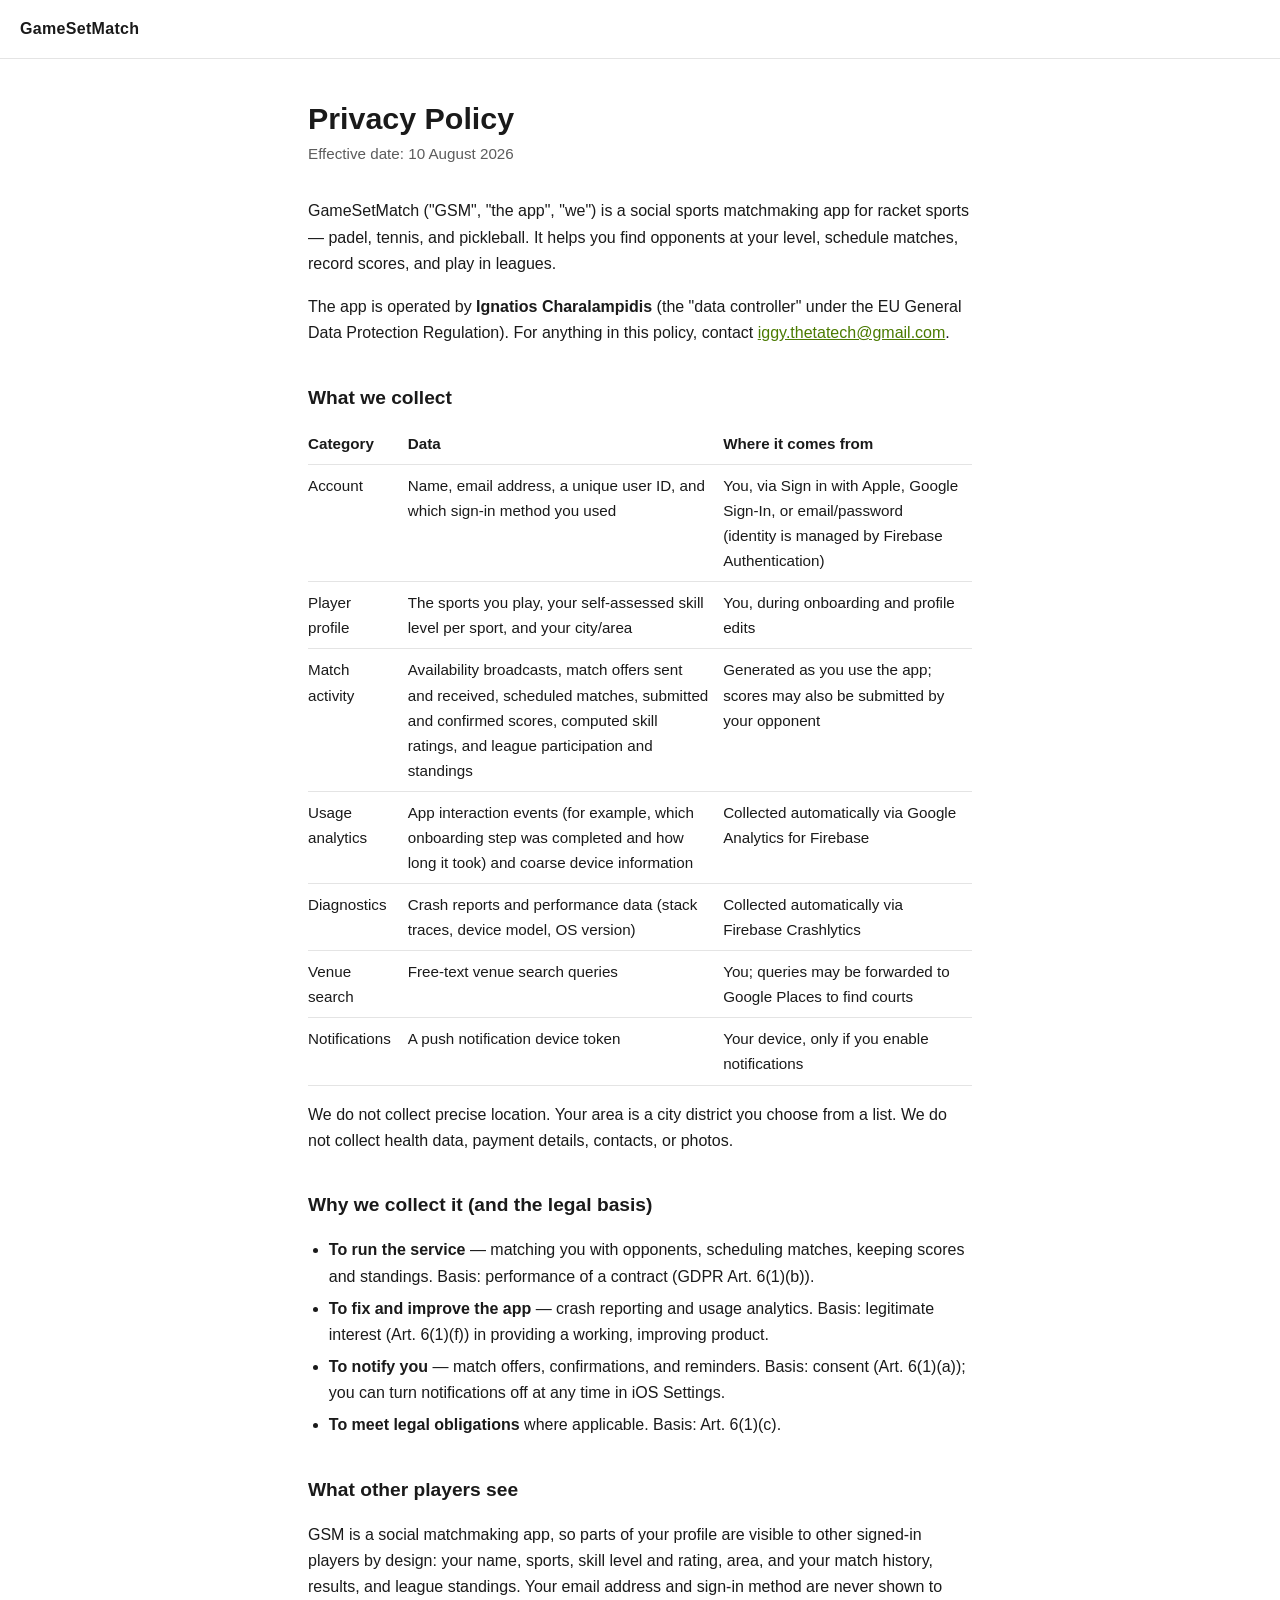
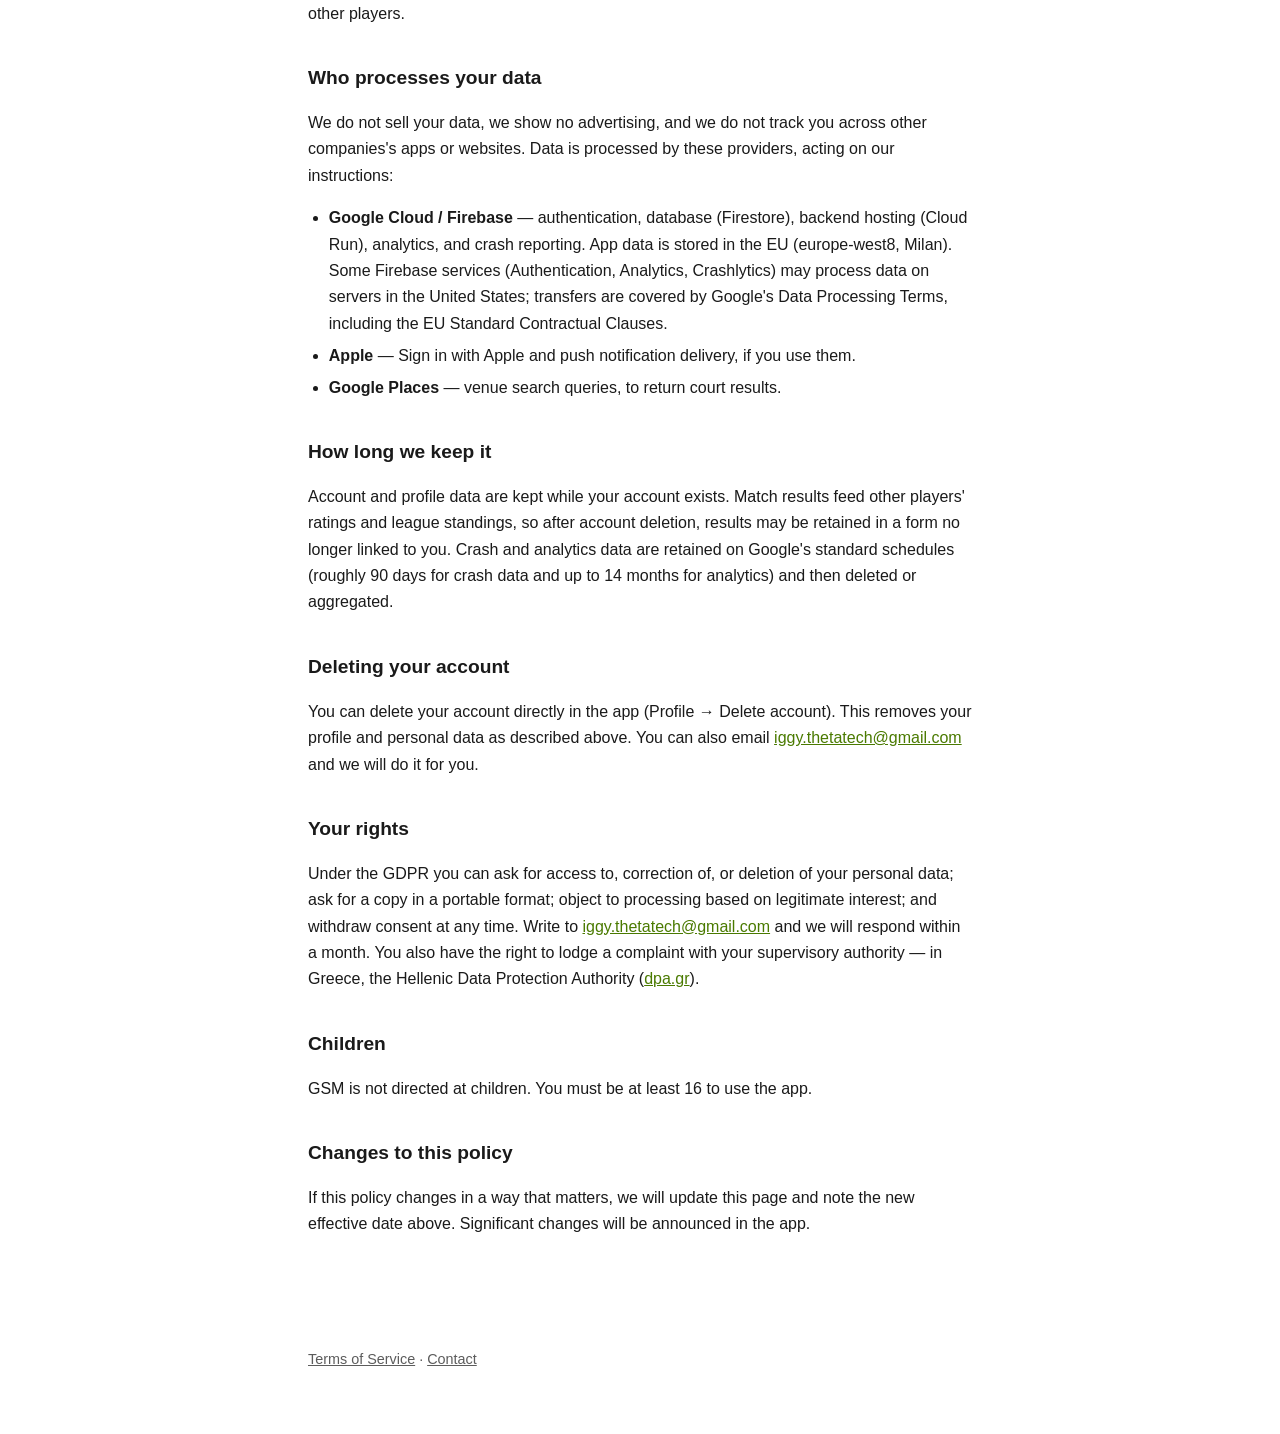
==== privacy/index.html @ 4ca92773 "Publish GSM Terms of Service and Privacy Policy (gsm-ios#8) Co-Authored-By: Claude Fable 5 <noreply@" ====
<!DOCTYPE html>
<html lang="en">
<head>
<meta charset="utf-8">
<meta name="viewport" content="width=device-width, initial-scale=1">
<title>Privacy Policy — GameSetMatch</title>
<meta name="description" content="Privacy Policy for the GameSetMatch (GSM) app.">
<link rel="stylesheet" href="../style.css">
</head>
<body>
<header class="site"><a href="../">GameSetMatch</a></header>
<main>
<h1>Privacy Policy</h1>
<p class="meta">Effective date: 10 August 2026</p>

<p>GameSetMatch ("GSM", "the app", "we") is a social sports matchmaking app for
racket sports — padel, tennis, and pickleball. It helps you find opponents at
your level, schedule matches, record scores, and play in leagues.</p>

<p>The app is operated by <strong>Ignatios Charalampidis</strong> (the "data
controller" under the EU General Data Protection Regulation). For anything in
this policy, contact
<a href="mailto:iggy.thetatech@gmail.com">iggy.thetatech@gmail.com</a>.</p>

<h2>What we collect</h2>
<table>
  <tr><th>Category</th><th>Data</th><th>Where it comes from</th></tr>
  <tr>
    <td>Account</td>
    <td>Name, email address, a unique user ID, and which sign-in method you used</td>
    <td>You, via Sign in with Apple, Google Sign-In, or email/password (identity is managed by Firebase Authentication)</td>
  </tr>
  <tr>
    <td>Player profile</td>
    <td>The sports you play, your self-assessed skill level per sport, and your city/area</td>
    <td>You, during onboarding and profile edits</td>
  </tr>
  <tr>
    <td>Match activity</td>
    <td>Availability broadcasts, match offers sent and received, scheduled matches, submitted and confirmed scores, computed skill ratings, and league participation and standings</td>
    <td>Generated as you use the app; scores may also be submitted by your opponent</td>
  </tr>
  <tr>
    <td>Usage analytics</td>
    <td>App interaction events (for example, which onboarding step was completed and how long it took) and coarse device information</td>
    <td>Collected automatically via Google Analytics for Firebase</td>
  </tr>
  <tr>
    <td>Diagnostics</td>
    <td>Crash reports and performance data (stack traces, device model, OS version)</td>
    <td>Collected automatically via Firebase Crashlytics</td>
  </tr>
  <tr>
    <td>Venue search</td>
    <td>Free-text venue search queries</td>
    <td>You; queries may be forwarded to Google Places to find courts</td>
  </tr>
  <tr>
    <td>Notifications</td>
    <td>A push notification device token</td>
    <td>Your device, only if you enable notifications</td>
  </tr>
</table>

<p>We do not collect precise location. Your area is a city district you choose
from a list. We do not collect health data, payment details, contacts, or
photos.</p>

<h2>Why we collect it (and the legal basis)</h2>
<ul>
  <li><strong>To run the service</strong> — matching you with opponents, scheduling
  matches, keeping scores and standings. Basis: performance of a contract
  (GDPR Art. 6(1)(b)).</li>
  <li><strong>To fix and improve the app</strong> — crash reporting and usage
  analytics. Basis: legitimate interest (Art. 6(1)(f)) in providing a working,
  improving product.</li>
  <li><strong>To notify you</strong> — match offers, confirmations, and reminders.
  Basis: consent (Art. 6(1)(a)); you can turn notifications off at any time in
  iOS Settings.</li>
  <li><strong>To meet legal obligations</strong> where applicable. Basis:
  Art. 6(1)(c).</li>
</ul>

<h2>What other players see</h2>
<p>GSM is a social matchmaking app, so parts of your profile are visible to
other signed-in players by design: your name, sports, skill level and rating,
area, and your match history, results, and league standings. Your email address
and sign-in method are never shown to other players.</p>

<h2>Who processes your data</h2>
<p>We do not sell your data, we show no advertising, and we do not track you
across other companies's apps or websites. Data is processed by these
providers, acting on our instructions:</p>
<ul>
  <li><strong>Google Cloud / Firebase</strong> — authentication, database
  (Firestore), backend hosting (Cloud Run), analytics, and crash reporting.
  App data is stored in the EU (europe-west8, Milan). Some Firebase services
  (Authentication, Analytics, Crashlytics) may process data on servers in the
  United States; transfers are covered by Google's Data Processing Terms,
  including the EU Standard Contractual Clauses.</li>
  <li><strong>Apple</strong> — Sign in with Apple and push notification
  delivery, if you use them.</li>
  <li><strong>Google Places</strong> — venue search queries, to return court
  results.</li>
</ul>

<h2>How long we keep it</h2>
<p>Account and profile data are kept while your account exists. Match results
feed other players' ratings and league standings, so after account deletion,
results may be retained in a form no longer linked to you. Crash and analytics
data are retained on Google's standard schedules (roughly 90 days for crash
data and up to 14 months for analytics) and then deleted or aggregated.</p>

<h2>Deleting your account</h2>
<p>You can delete your account directly in the app (Profile → Delete account).
This removes your profile and personal data as described above. You can also
email <a href="mailto:iggy.thetatech@gmail.com">iggy.thetatech@gmail.com</a>
and we will do it for you.</p>

<h2>Your rights</h2>
<p>Under the GDPR you can ask for access to, correction of, or deletion of your
personal data; ask for a copy in a portable format; object to processing based
on legitimate interest; and withdraw consent at any time. Write to
<a href="mailto:iggy.thetatech@gmail.com">iggy.thetatech@gmail.com</a> and we
will respond within a month. You also have the right to lodge a complaint with
your supervisory authority — in Greece, the Hellenic Data Protection Authority
(<a href="https://www.dpa.gr" rel="noopener">dpa.gr</a>).</p>

<h2>Children</h2>
<p>GSM is not directed at children. You must be at least 16 to use the app.</p>

<h2>Changes to this policy</h2>
<p>If this policy changes in a way that matters, we will update this page and
note the new effective date above. Significant changes will be announced in the
app.</p>
</main>
<footer class="site">
  <p><a href="../terms/">Terms of Service</a> · <a href="mailto:iggy.thetatech@gmail.com">Contact</a></p>
</footer>
</body>
</html>
---- style.css ----
/* GSM legal pages — shared stylesheet. Deliberately plain: these are documents,
   not app UI. Light/dark via prefers-color-scheme. */
:root {
  --bg: #ffffff;
  --text: #1a1a1a;
  --muted: #5c5c5c;
  --accent: #4a7a00;
  --rule: #e4e4e4;
}
@media (prefers-color-scheme: dark) {
  :root {
    --bg: #121212;
    --text: #e5e2e1;
    --muted: #a8a8a8;
    --accent: #bdfc00;
    --rule: #2a2a2a;
  }
}
* { box-sizing: border-box; }
body {
  margin: 0;
  background: var(--bg);
  color: var(--text);
  font: 16px/1.65 -apple-system, BlinkMacSystemFont, "Segoe UI", Roboto, Helvetica, Arial, sans-serif;
}
main {
  max-width: 44rem;
  margin: 0 auto;
  padding: 2.5rem 1.25rem 5rem;
}
header.site {
  border-bottom: 1px solid var(--rule);
  padding: 1rem 1.25rem;
}
header.site a {
  color: var(--text);
  text-decoration: none;
  font-weight: 700;
  letter-spacing: 0.02em;
}
h1 { font-size: 1.9rem; line-height: 1.25; margin: 0 0 0.25rem; }
h2 { font-size: 1.2rem; margin: 2.2rem 0 0.6rem; }
p.meta { color: var(--muted); margin: 0 0 2rem; font-size: 0.95rem; }
a { color: var(--accent); }
ul { padding-left: 1.3rem; }
li { margin: 0.35rem 0; }
table { border-collapse: collapse; width: 100%; font-size: 0.95rem; }
th, td { text-align: left; padding: 0.5rem 0.75rem 0.5rem 0; vertical-align: top; border-bottom: 1px solid var(--rule); }
footer.site {
  max-width: 44rem;
  margin: 0 auto;
  padding: 0 1.25rem 3rem;
  color: var(--muted);
  font-size: 0.9rem;
}
footer.site a { color: var(--muted); }
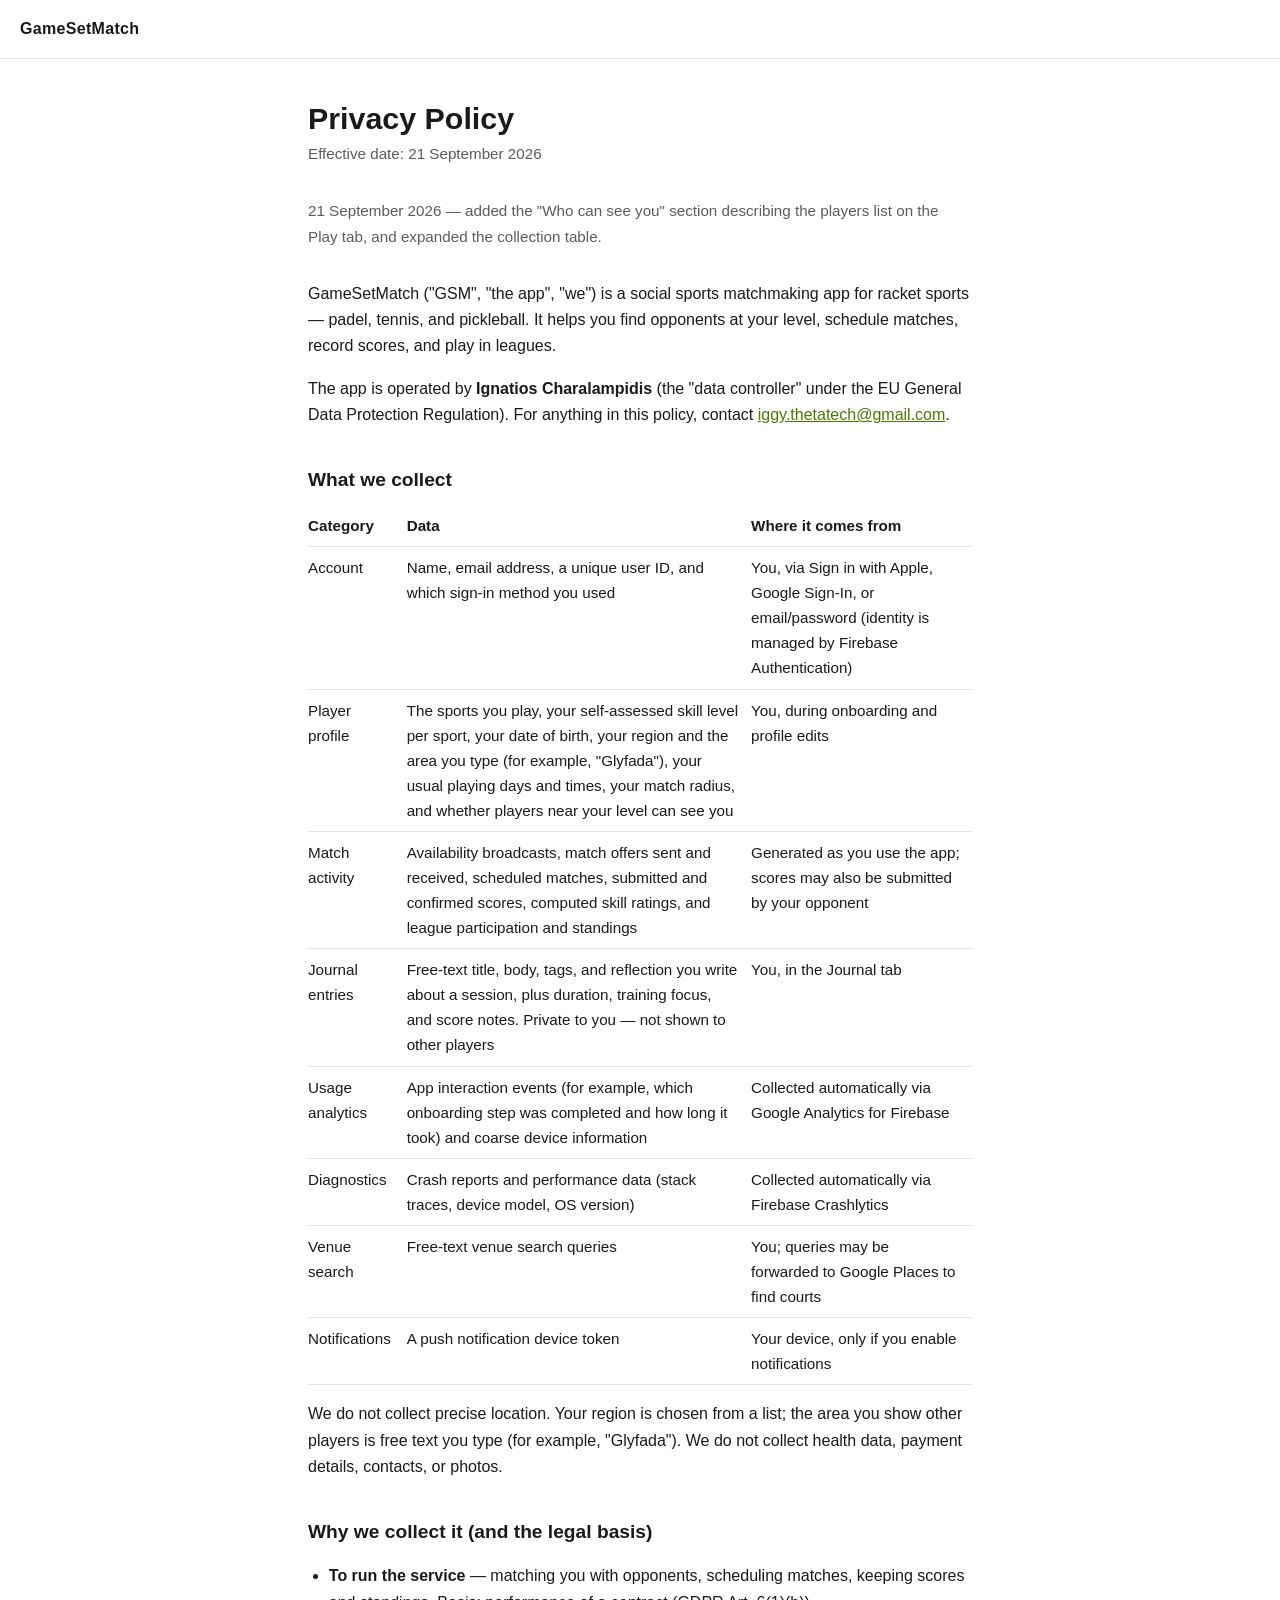
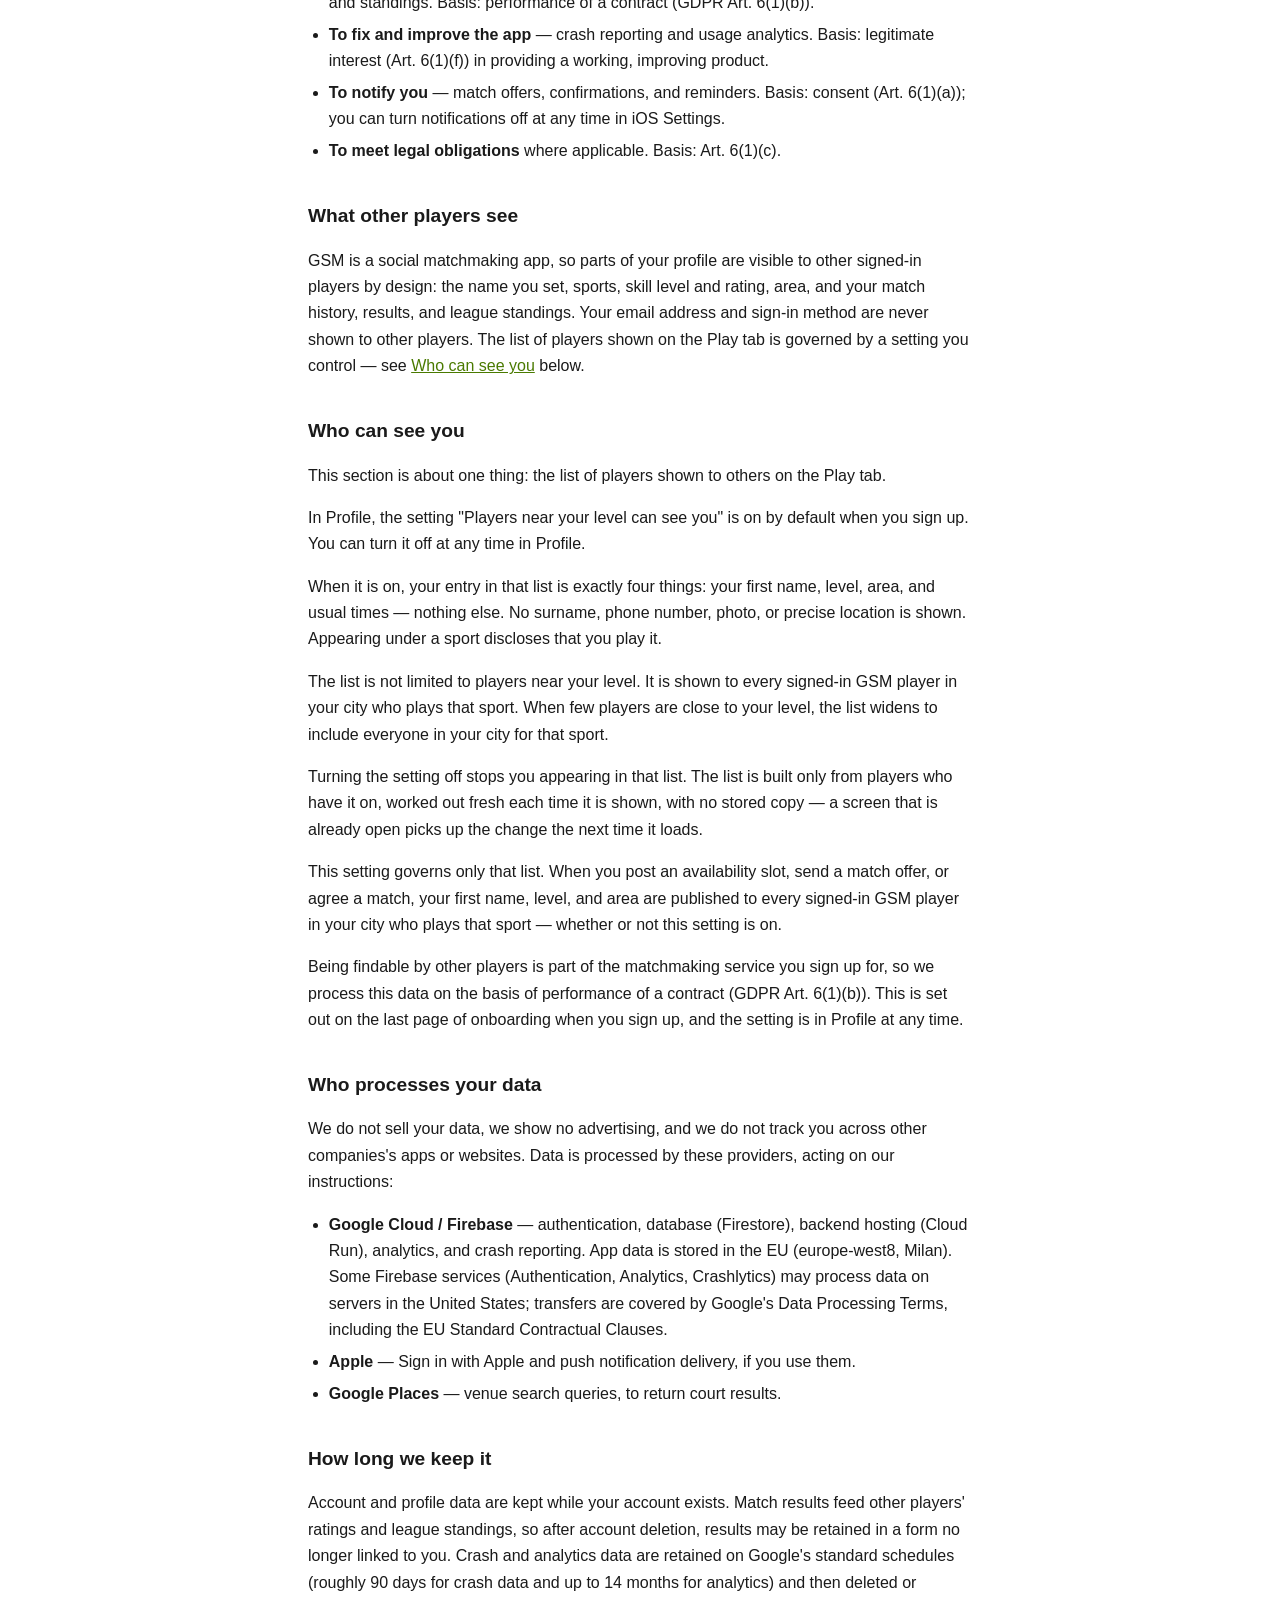
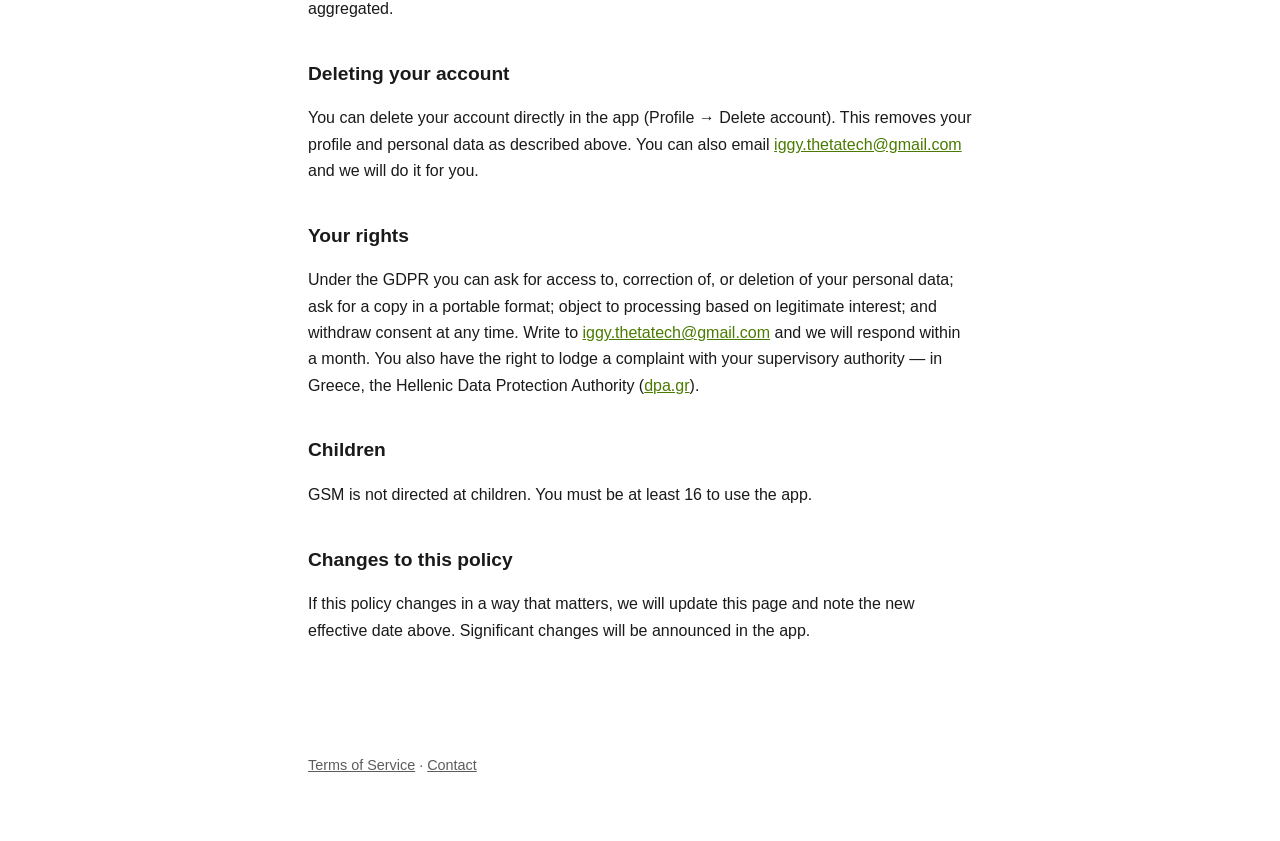
==== commit 2218c330: "privacy: who can see you — the players directory disclosure Adds a "Who can see you" section to the " ====
--- a/privacy/index.html
+++ b/privacy/index.html
@@ -11,7 +11,9 @@
 <header class="site"><a href="../">GameSetMatch</a></header>
 <main>
 <h1>Privacy Policy</h1>
-<p class="meta">Effective date: 10 August 2026</p>
+<p class="meta">Effective date: 21 September 2026</p>
+<p class="meta">21 September 2026 — added the "Who can see you" section describing the
+players list on the Play tab, and expanded the collection table.</p>
 
 <p>GameSetMatch ("GSM", "the app", "we") is a social sports matchmaking app for
 racket sports — padel, tennis, and pickleball. It helps you find opponents at
@@ -32,13 +34,20 @@
   </tr>
   <tr>
     <td>Player profile</td>
-    <td>The sports you play, your self-assessed skill level per sport, and your city/area</td>
+    <td>The sports you play, your self-assessed skill level per sport, your date of birth,
+    your region and the area you type (for example, "Glyfada"), your usual playing days and
+    times, your match radius, and whether players near your level can see you</td>
     <td>You, during onboarding and profile edits</td>
   </tr>
   <tr>
     <td>Match activity</td>
     <td>Availability broadcasts, match offers sent and received, scheduled matches, submitted and confirmed scores, computed skill ratings, and league participation and standings</td>
     <td>Generated as you use the app; scores may also be submitted by your opponent</td>
+  </tr>
+  <tr>
+    <td>Journal entries</td>
+    <td>Free-text title, body, tags, and reflection you write about a session, plus duration, training focus, and score notes. Private to you — not shown to other players</td>
+    <td>You, in the Journal tab</td>
   </tr>
   <tr>
     <td>Usage analytics</td>
@@ -62,9 +71,9 @@
   </tr>
 </table>
 
-<p>We do not collect precise location. Your area is a city district you choose
-from a list. We do not collect health data, payment details, contacts, or
-photos.</p>
+<p>We do not collect precise location. Your region is chosen from a list; the
+area you show other players is free text you type (for example, "Glyfada").
+We do not collect health data, payment details, contacts, or photos.</p>
 
 <h2>Why we collect it (and the legal basis)</h2>
 <ul>
@@ -83,9 +92,37 @@
 
 <h2>What other players see</h2>
 <p>GSM is a social matchmaking app, so parts of your profile are visible to
-other signed-in players by design: your name, sports, skill level and rating,
-area, and your match history, results, and league standings. Your email address
-and sign-in method are never shown to other players.</p>
+other signed-in players by design: the name you set, sports, skill level and
+rating, area, and your match history, results, and league standings. Your
+email address and sign-in method are never shown to other players. The list of
+players shown on the Play tab is governed by a setting you control — see
+<a href="#who-can-see-you">Who can see you</a> below.</p>
+
+<h2 id="who-can-see-you">Who can see you</h2>
+<p>This section is about one thing: the list of players shown to others on the
+Play tab.</p>
+<p>In Profile, the setting "Players near your level can see you" is on by
+default when you sign up. You can turn it off at any time in Profile.</p>
+<p>When it is on, your entry in that list is exactly four things: your first
+name, level, area, and usual times — nothing else. No surname, phone number,
+photo, or precise location is shown. Appearing under a sport discloses that
+you play it.</p>
+<p>The list is not limited to players near your level. It is shown to every
+signed-in GSM player in your city who plays that sport. When few players are
+close to your level, the list widens to include everyone in your city for
+that sport.</p>
+<p>Turning the setting off stops you appearing in that list. The list is built
+only from players who have it on, worked out fresh each time it is shown,
+with no stored copy — a screen that is already open picks up the change the
+next time it loads.</p>
+<p>This setting governs only that list. When you post an availability slot,
+send a match offer, or agree a match, your first name, level, and area are
+published to every signed-in GSM player in your city who plays that sport —
+whether or not this setting is on.</p>
+<p>Being findable by other players is part of the matchmaking service you sign
+up for, so we process this data on the basis of performance of a contract
+(GDPR Art. 6(1)(b)). This is set out on the last page of onboarding when you
+sign up, and the setting is in Profile at any time.</p>
 
 <h2>Who processes your data</h2>
 <p>We do not sell your data, we show no advertising, and we do not track you
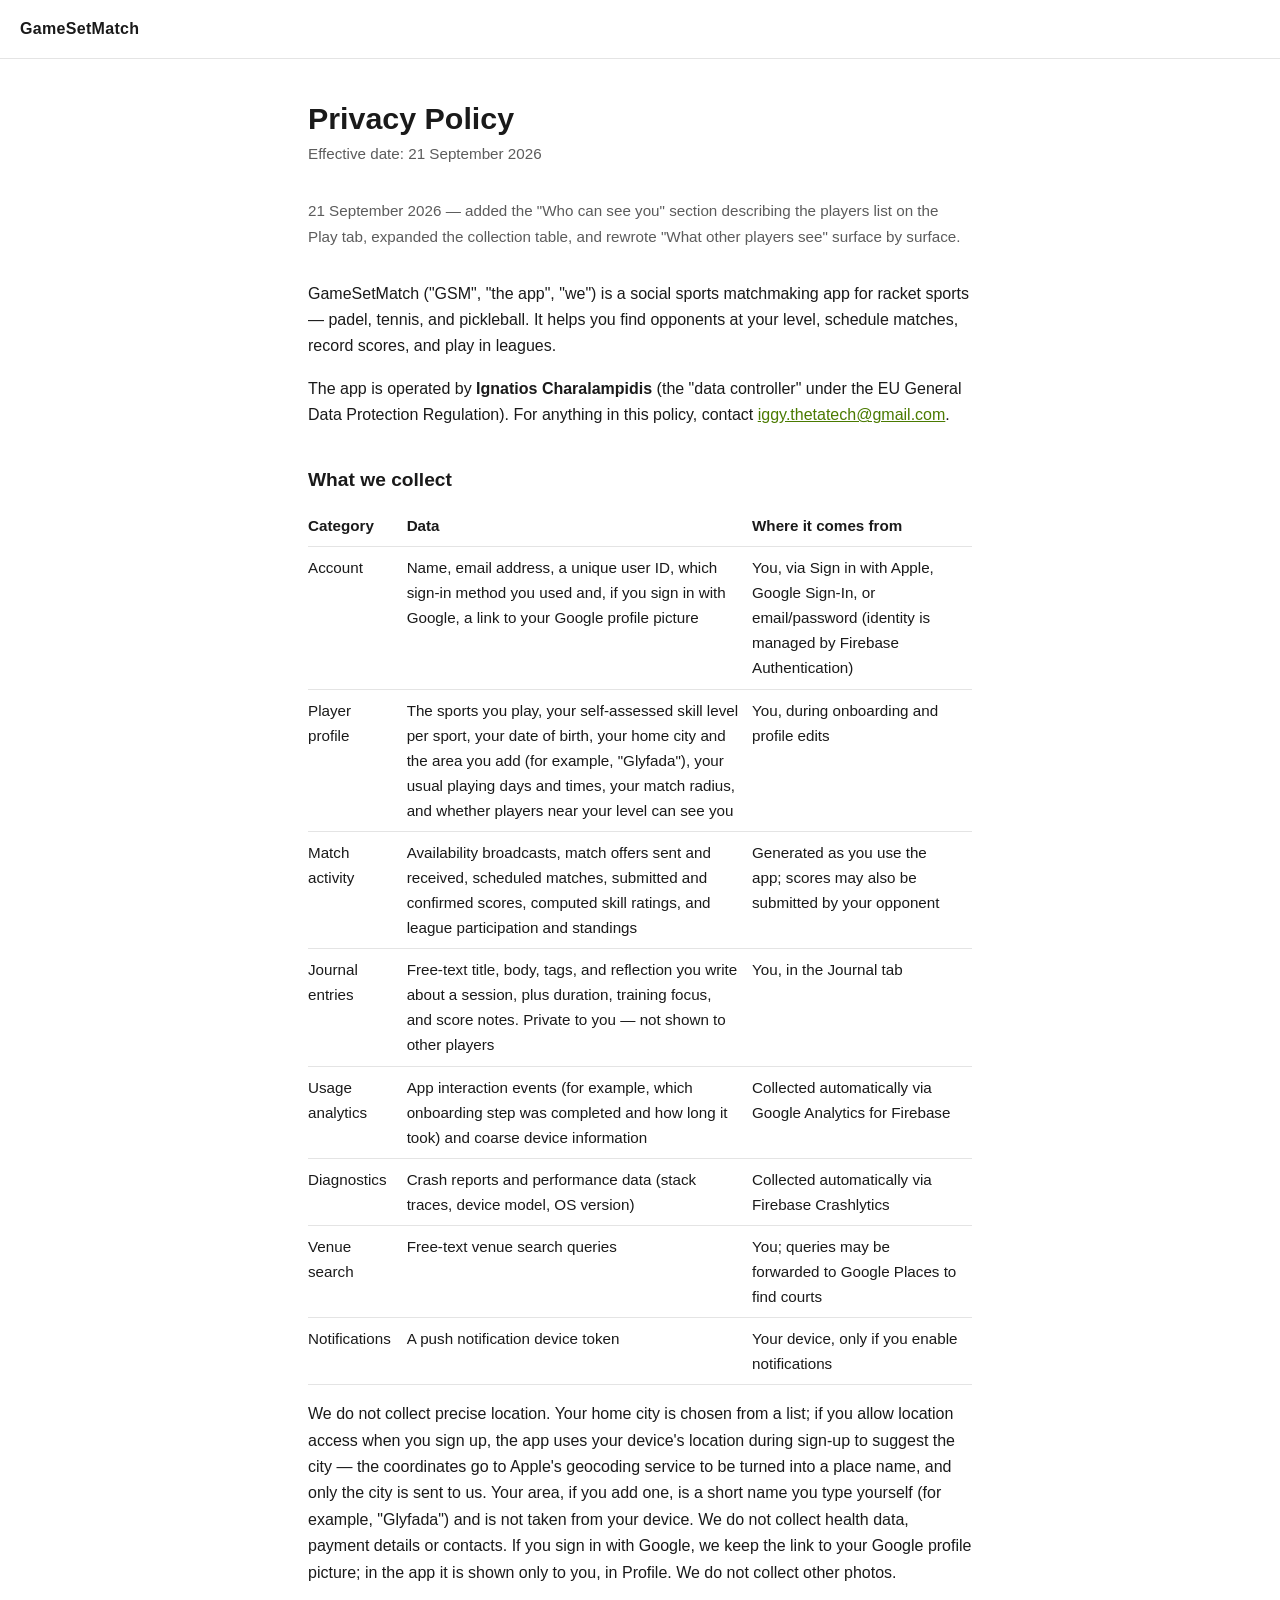
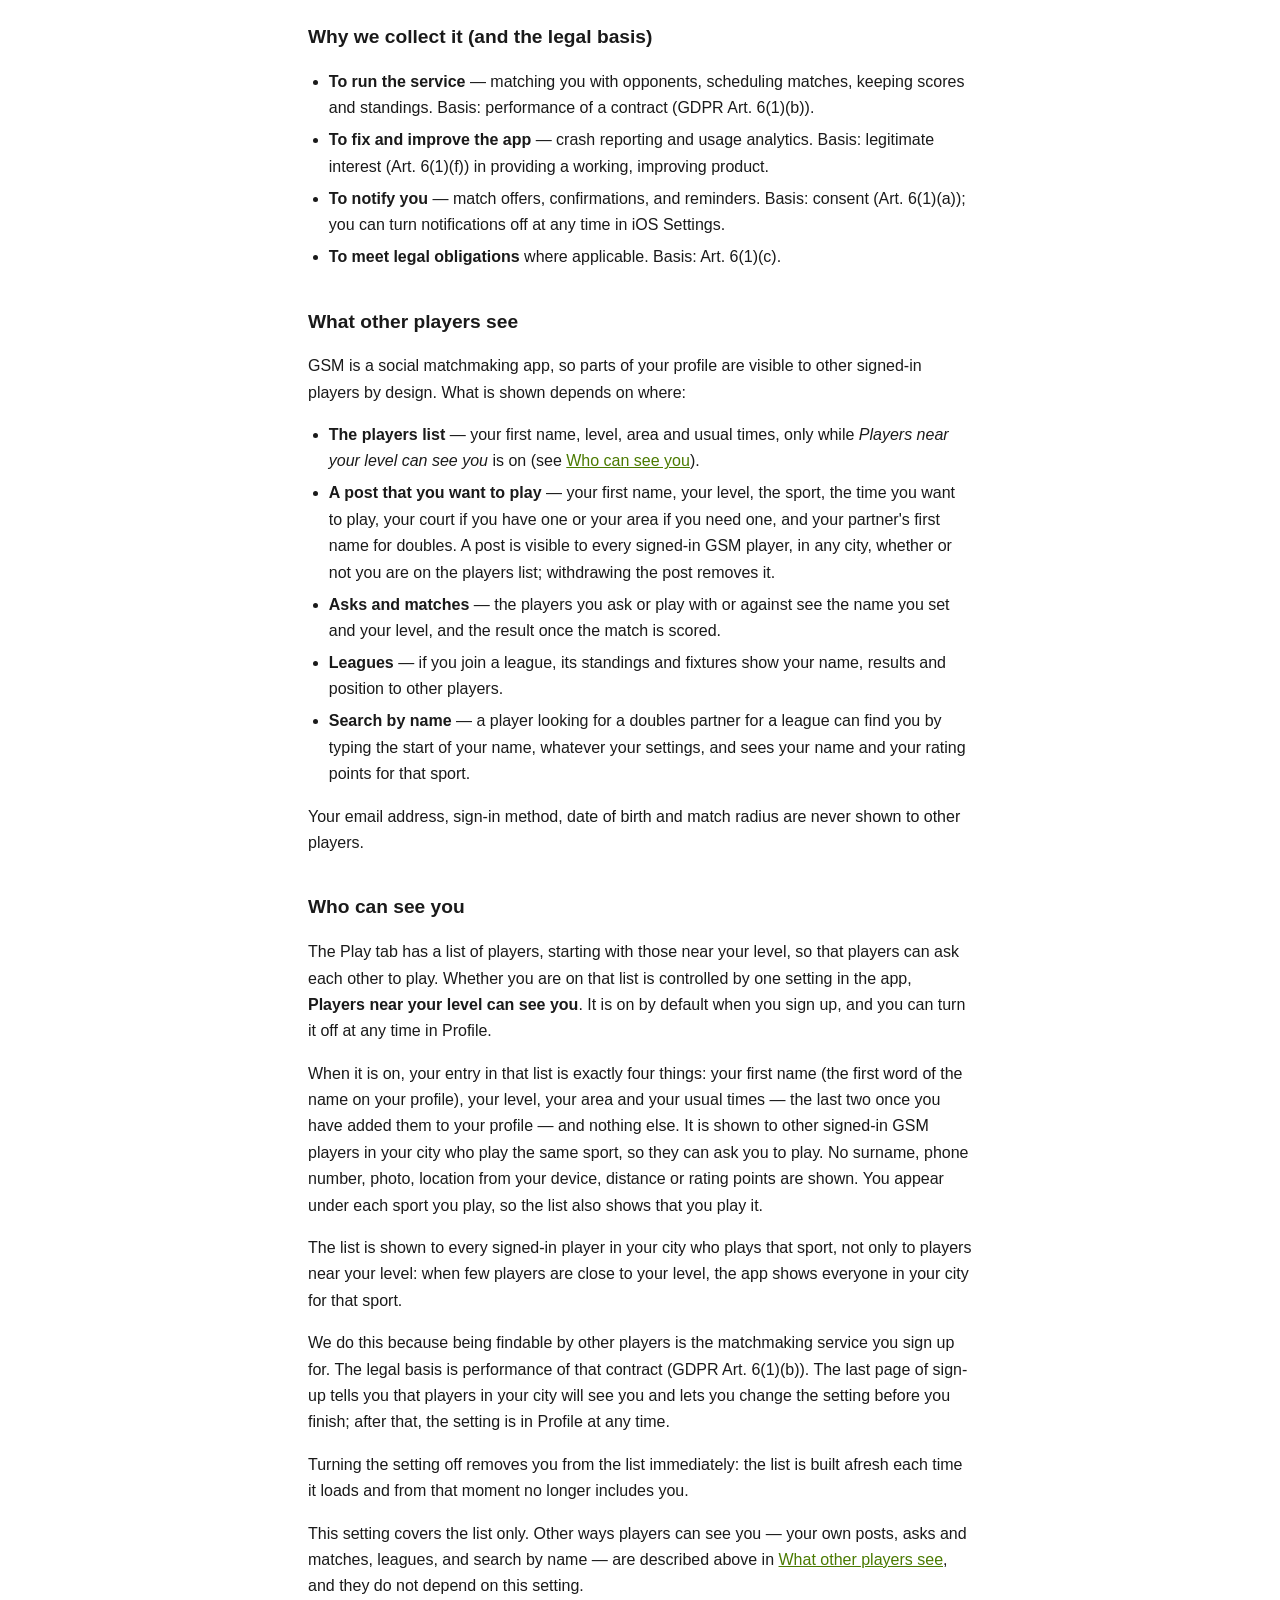
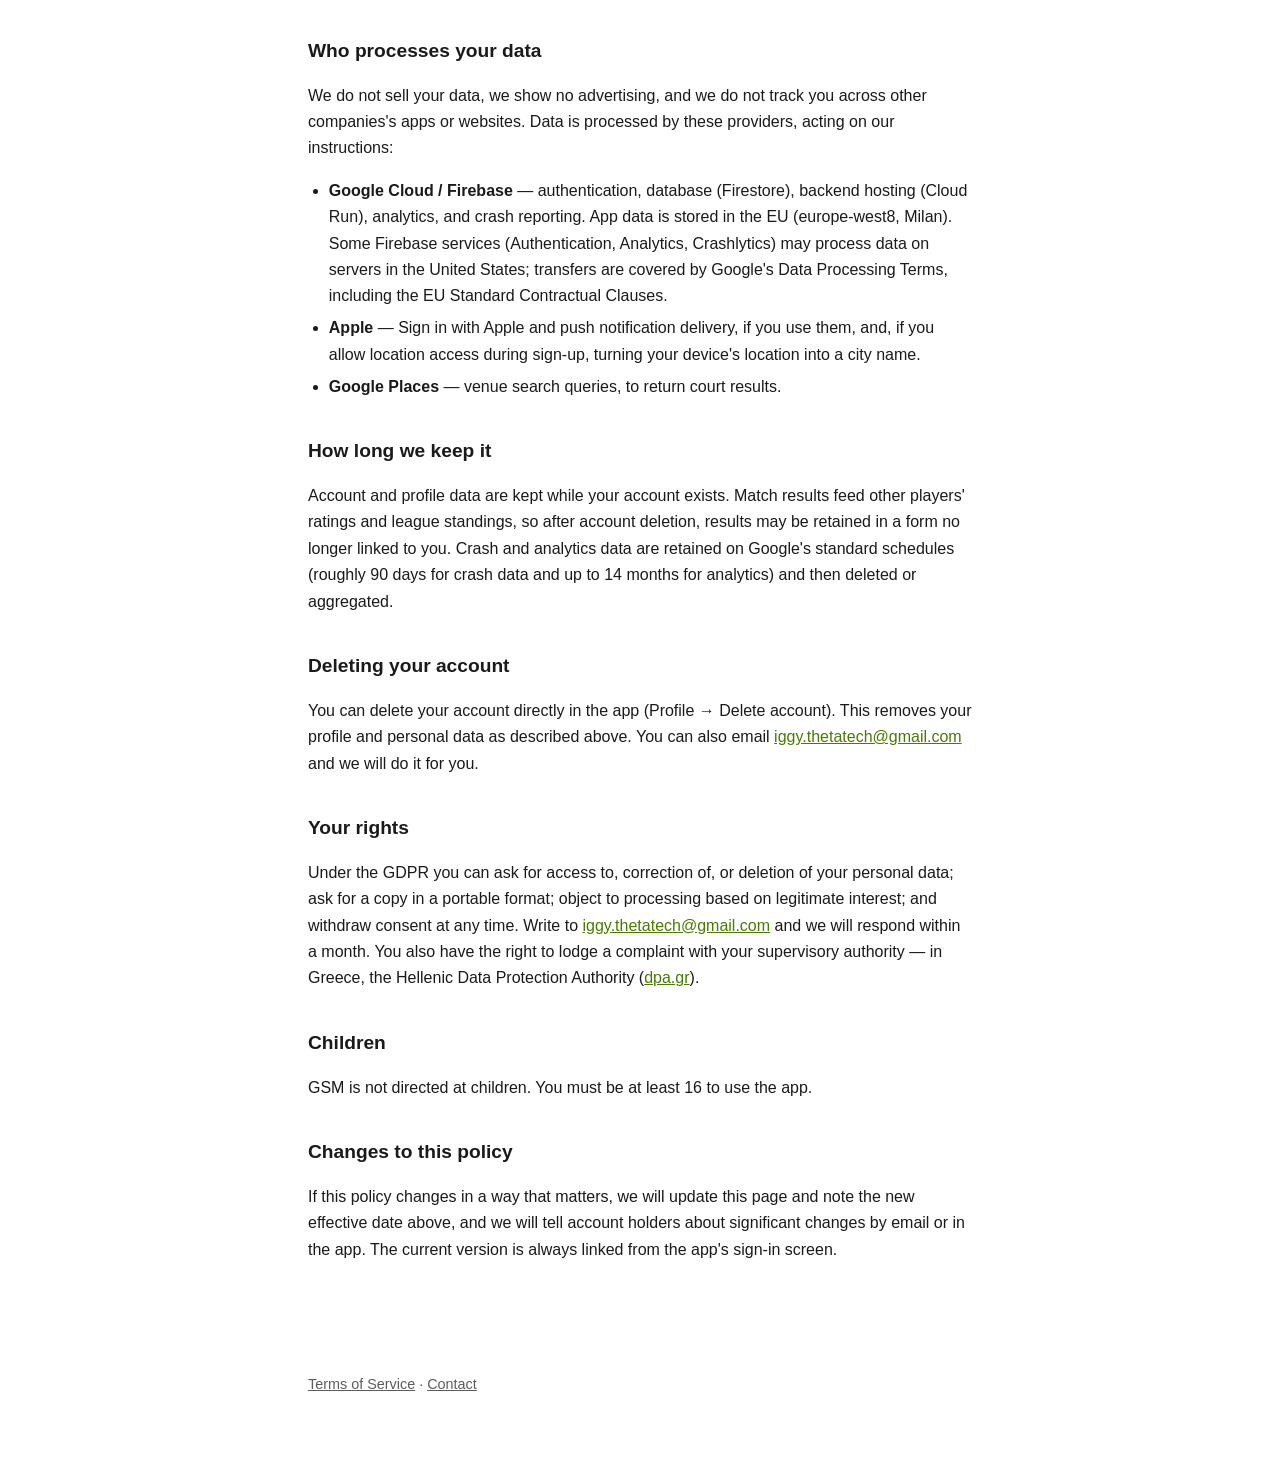
==== commit 9a1cf5ce: "privacy: who can see you — audience, search by name, device-location city, Terms §1 (gsm-ios#8)" ====
--- a/privacy/index.html
+++ b/privacy/index.html
@@ -13,7 +13,8 @@
 <h1>Privacy Policy</h1>
 <p class="meta">Effective date: 21 September 2026</p>
 <p class="meta">21 September 2026 — added the "Who can see you" section describing the
-players list on the Play tab, and expanded the collection table.</p>
+players list on the Play tab, expanded the collection table, and rewrote "What
+other players see" surface by surface.</p>
 
 <p>GameSetMatch ("GSM", "the app", "we") is a social sports matchmaking app for
 racket sports — padel, tennis, and pickleball. It helps you find opponents at
@@ -29,13 +30,14 @@
   <tr><th>Category</th><th>Data</th><th>Where it comes from</th></tr>
   <tr>
     <td>Account</td>
-    <td>Name, email address, a unique user ID, and which sign-in method you used</td>
+    <td>Name, email address, a unique user ID, which sign-in method you used and,
+    if you sign in with Google, a link to your Google profile picture</td>
     <td>You, via Sign in with Apple, Google Sign-In, or email/password (identity is managed by Firebase Authentication)</td>
   </tr>
   <tr>
     <td>Player profile</td>
     <td>The sports you play, your self-assessed skill level per sport, your date of birth,
-    your region and the area you type (for example, "Glyfada"), your usual playing days and
+    your home city and the area you add (for example, "Glyfada"), your usual playing days and
     times, your match radius, and whether players near your level can see you</td>
     <td>You, during onboarding and profile edits</td>
   </tr>
@@ -71,9 +73,15 @@
   </tr>
 </table>
 
-<p>We do not collect precise location. Your region is chosen from a list; the
-area you show other players is free text you type (for example, "Glyfada").
-We do not collect health data, payment details, contacts, or photos.</p>
+<p>We do not collect precise location. Your home city is chosen from a list; if
+you allow location access when you sign up, the app uses your device's location
+during sign-up to suggest the city — the coordinates go to Apple's geocoding service to
+be turned into a place name, and only the city is sent to us. Your area, if you
+add one, is a short name you type yourself (for example, "Glyfada") and is not
+taken from your device. We do not collect health data, payment details or
+contacts. If you sign in with Google, we keep the link to your Google profile
+picture; in the app it is shown only to you, in Profile. We do not collect
+other photos.</p>
 
 <h2>Why we collect it (and the legal basis)</h2>
 <ul>
@@ -90,39 +98,58 @@
   Art. 6(1)(c).</li>
 </ul>
 
-<h2>What other players see</h2>
+<h2 id="what-other-players-see">What other players see</h2>
 <p>GSM is a social matchmaking app, so parts of your profile are visible to
-other signed-in players by design: the name you set, sports, skill level and
-rating, area, and your match history, results, and league standings. Your
-email address and sign-in method are never shown to other players. The list of
-players shown on the Play tab is governed by a setting you control — see
-<a href="#who-can-see-you">Who can see you</a> below.</p>
+other signed-in players by design. What is shown depends on where:</p>
+<ul>
+  <li><strong>The players list</strong> — your first name, level, area and usual
+  times, only while <em>Players near your level can see you</em> is on (see
+  <a href="#who-can-see-you">Who can see you</a>).</li>
+  <li><strong>A post that you want to play</strong> — your first name, your level,
+  the sport, the time you want to play, your court if you have one or your area if
+  you need one, and your partner's first name for doubles. A post is visible to
+  every signed-in GSM player, in any city, whether or not you are on the players
+  list; withdrawing the post removes it.</li>
+  <li><strong>Asks and matches</strong> — the players you ask or play with or
+  against see the name you set and your level, and the result once the match is
+  scored.</li>
+  <li><strong>Leagues</strong> — if you join a league, its standings and fixtures
+  show your name, results and position to other players.</li>
+  <li><strong>Search by name</strong> — a player looking for a doubles partner for
+  a league can find you by typing the start of your name, whatever your settings,
+  and sees your name and your rating points for that sport.</li>
+</ul>
+<p>Your email address, sign-in method, date of birth and match radius are never
+shown to other players.</p>
 
 <h2 id="who-can-see-you">Who can see you</h2>
-<p>This section is about one thing: the list of players shown to others on the
-Play tab.</p>
-<p>In Profile, the setting "Players near your level can see you" is on by
-default when you sign up. You can turn it off at any time in Profile.</p>
+<p>The Play tab has a list of players, starting with those near your level, so
+that players can ask each other to play. Whether you are on that list is
+controlled by one setting in the app, <strong>Players near your level can see
+you</strong>. It is on by default when you sign up, and you can turn it off at
+any time in Profile.</p>
 <p>When it is on, your entry in that list is exactly four things: your first
-name, level, area, and usual times — nothing else. No surname, phone number,
-photo, or precise location is shown. Appearing under a sport discloses that
-you play it.</p>
-<p>The list is not limited to players near your level. It is shown to every
-signed-in GSM player in your city who plays that sport. When few players are
-close to your level, the list widens to include everyone in your city for
-that sport.</p>
-<p>Turning the setting off stops you appearing in that list. The list is built
-only from players who have it on, worked out fresh each time it is shown,
-with no stored copy — a screen that is already open picks up the change the
-next time it loads.</p>
-<p>This setting governs only that list. When you post an availability slot,
-send a match offer, or agree a match, your first name, level, and area are
-published to every signed-in GSM player in your city who plays that sport —
-whether or not this setting is on.</p>
-<p>Being findable by other players is part of the matchmaking service you sign
-up for, so we process this data on the basis of performance of a contract
-(GDPR Art. 6(1)(b)). This is set out on the last page of onboarding when you
-sign up, and the setting is in Profile at any time.</p>
+name (the first word of the name on your profile), your level, your area and
+your usual times — the last two once you have added them to your profile — and
+nothing else. It is shown to other signed-in GSM players in your city who play
+the same sport, so they can ask you to play. No surname, phone number, photo,
+location from your device, distance or rating points are shown. You appear
+under each sport you play, so the list also shows that you play it.</p>
+<p>The list is shown to every signed-in player in your city who plays that
+sport, not only to players near your level: when few players are close to your
+level, the app shows everyone in your city for that sport.</p>
+<p>We do this because being findable by other players is the matchmaking
+service you sign up for. The legal basis is performance of that contract
+(GDPR Art. 6(1)(b)). The last page of sign-up tells you that players in your
+city will see you and lets you change the setting before you finish; after
+that, the setting is in Profile at any time.</p>
+<p>Turning the setting off removes you from the list immediately: the list is
+built afresh each time it loads and from that moment no longer includes
+you.</p>
+<p>This setting covers the list only. Other ways players can see you — your own
+posts, asks and matches, leagues, and search by name — are described above in
+<a href="#what-other-players-see">What other players see</a>, and they do not
+depend on this setting.</p>
 
 <h2>Who processes your data</h2>
 <p>We do not sell your data, we show no advertising, and we do not track you
@@ -136,7 +163,8 @@
   United States; transfers are covered by Google's Data Processing Terms,
   including the EU Standard Contractual Clauses.</li>
   <li><strong>Apple</strong> — Sign in with Apple and push notification
-  delivery, if you use them.</li>
+  delivery, if you use them, and, if you allow location access during sign-up,
+  turning your device's location into a city name.</li>
   <li><strong>Google Places</strong> — venue search queries, to return court
   results.</li>
 </ul>
@@ -168,8 +196,9 @@
 
 <h2>Changes to this policy</h2>
 <p>If this policy changes in a way that matters, we will update this page and
-note the new effective date above. Significant changes will be announced in the
-app.</p>
+note the new effective date above, and we will tell account holders about
+significant changes by email or in the app. The current version is always
+linked from the app's sign-in screen.</p>
 </main>
 <footer class="site">
   <p><a href="../terms/">Terms of Service</a> · <a href="mailto:iggy.thetatech@gmail.com">Contact</a></p>
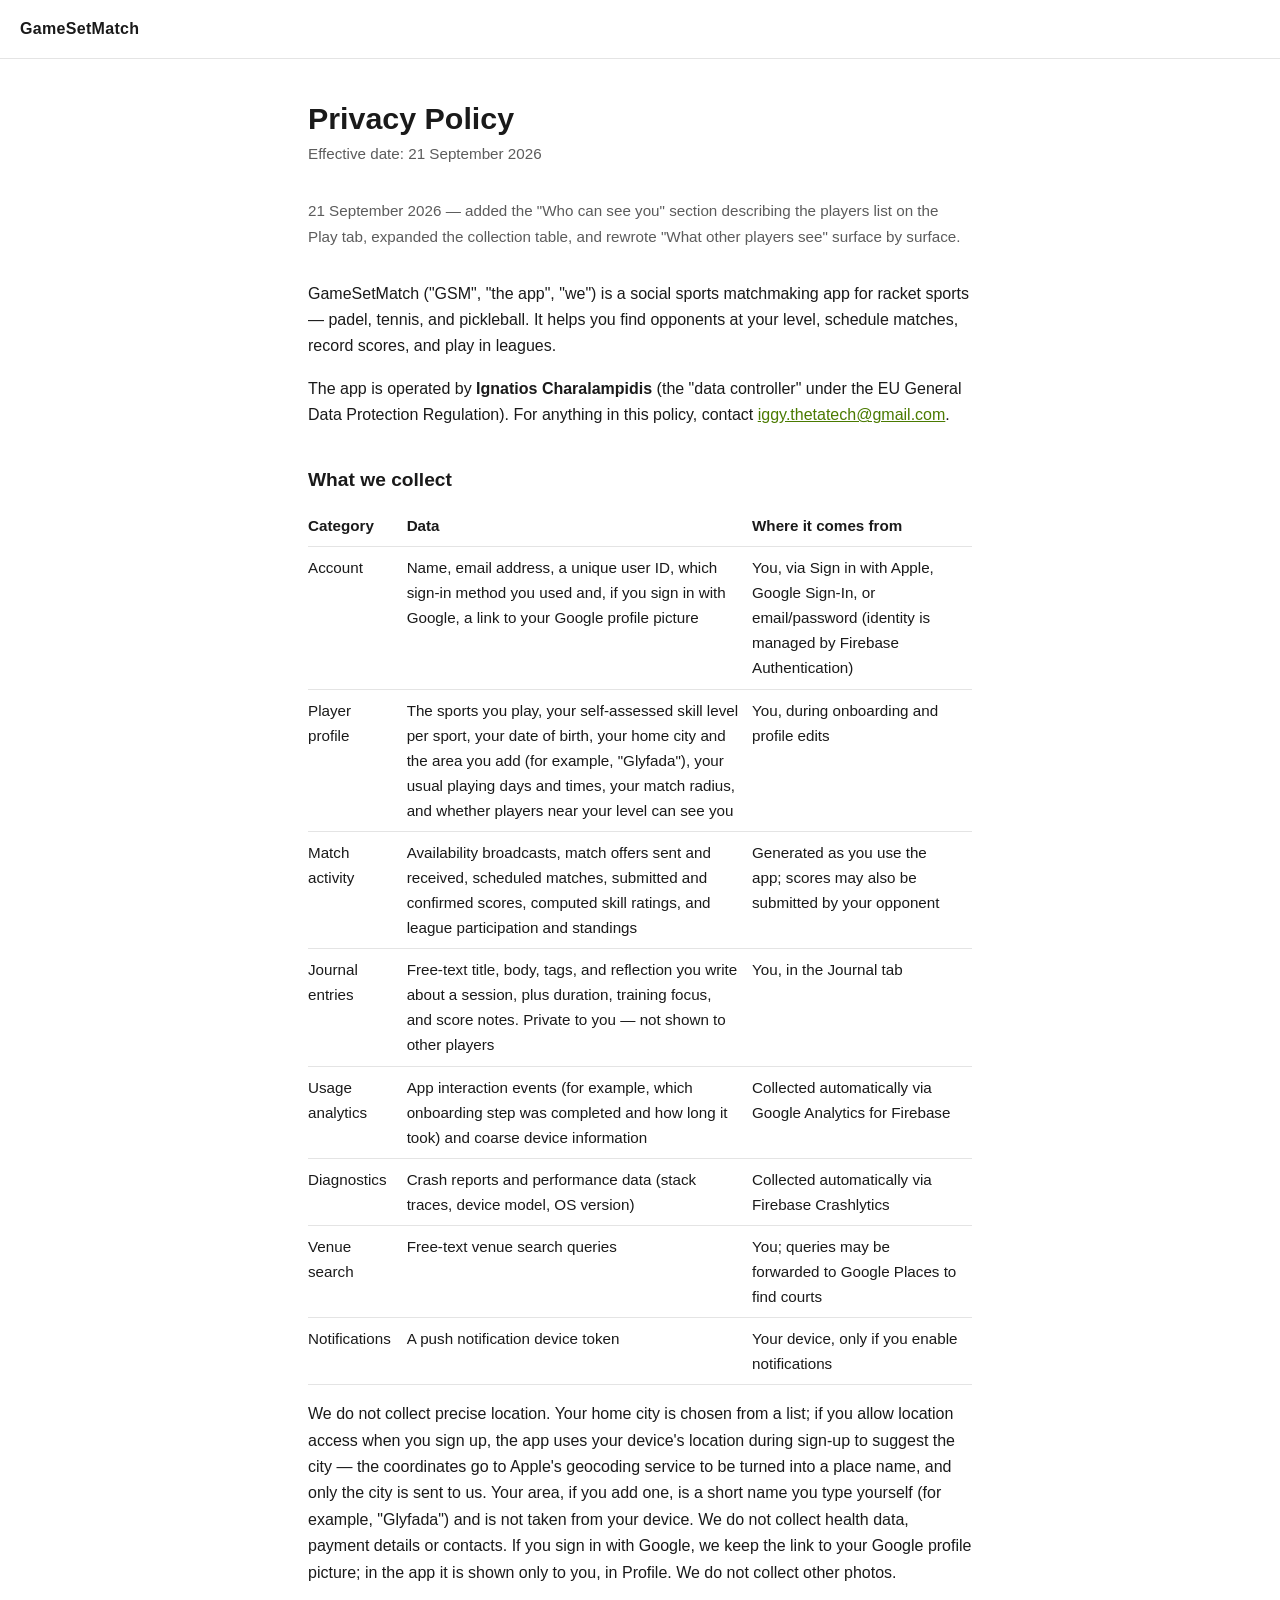
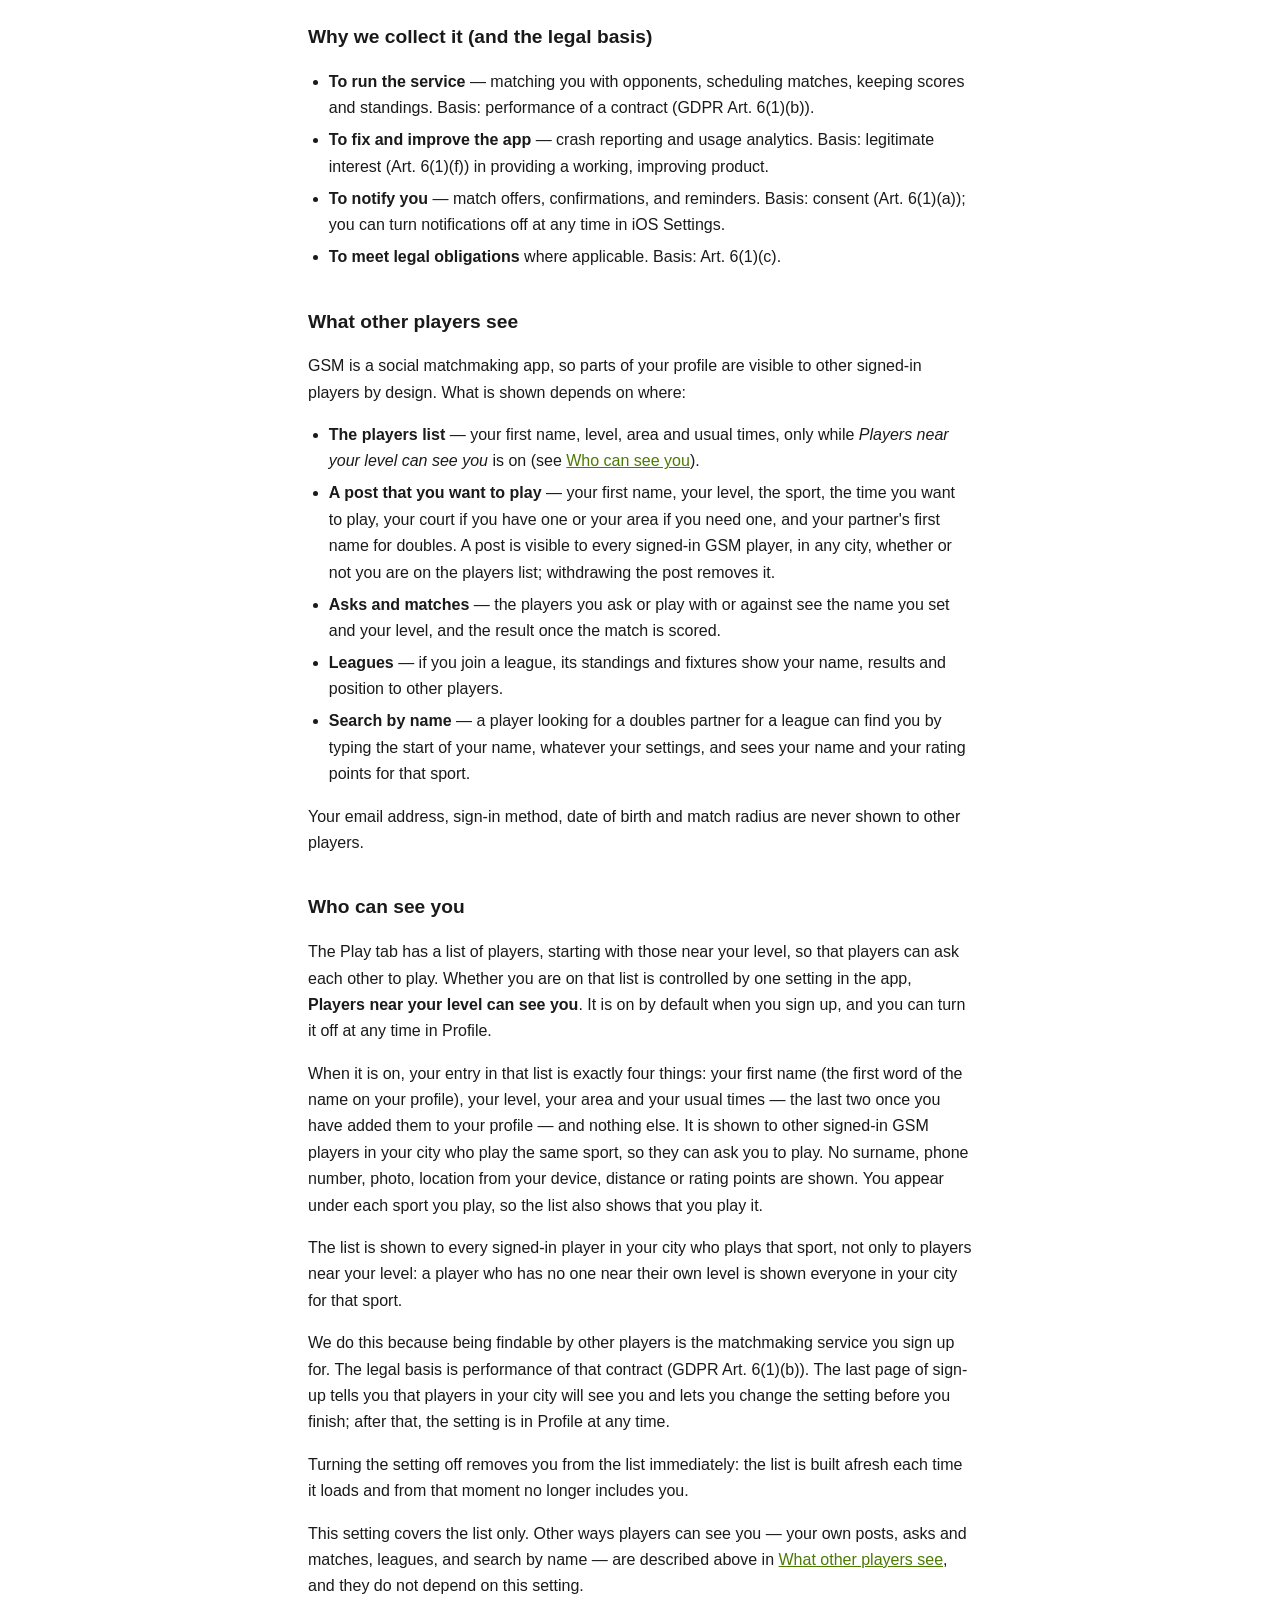
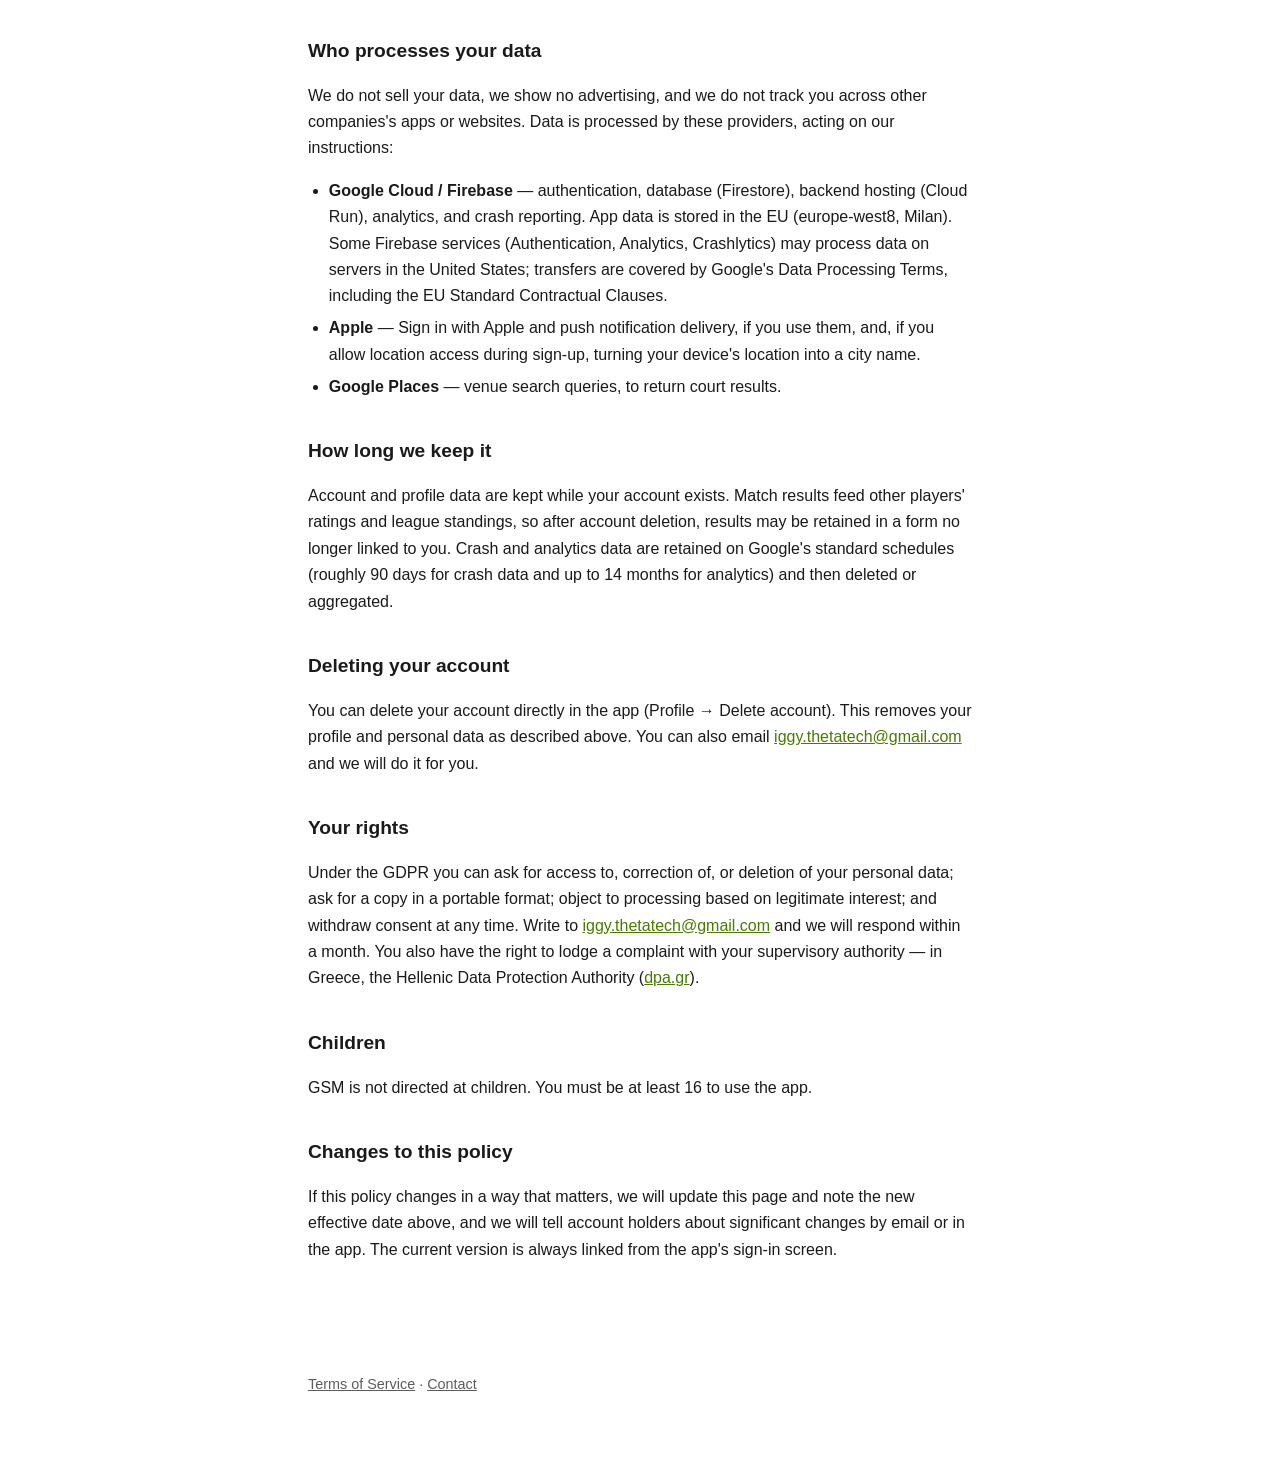
==== commit ae5dd1d3: "privacy: the city fallback is for a player with no one near their level; Terms §7 links the full lis" ====
--- a/privacy/index.html
+++ b/privacy/index.html
@@ -136,8 +136,8 @@
 location from your device, distance or rating points are shown. You appear
 under each sport you play, so the list also shows that you play it.</p>
 <p>The list is shown to every signed-in player in your city who plays that
-sport, not only to players near your level: when few players are close to your
-level, the app shows everyone in your city for that sport.</p>
+sport, not only to players near your level: a player who has no one near their
+own level is shown everyone in your city for that sport.</p>
 <p>We do this because being findable by other players is the matchmaking
 service you sign up for. The legal basis is performance of that contract
 (GDPR Art. 6(1)(b)). The last page of sign-up tells you that players in your
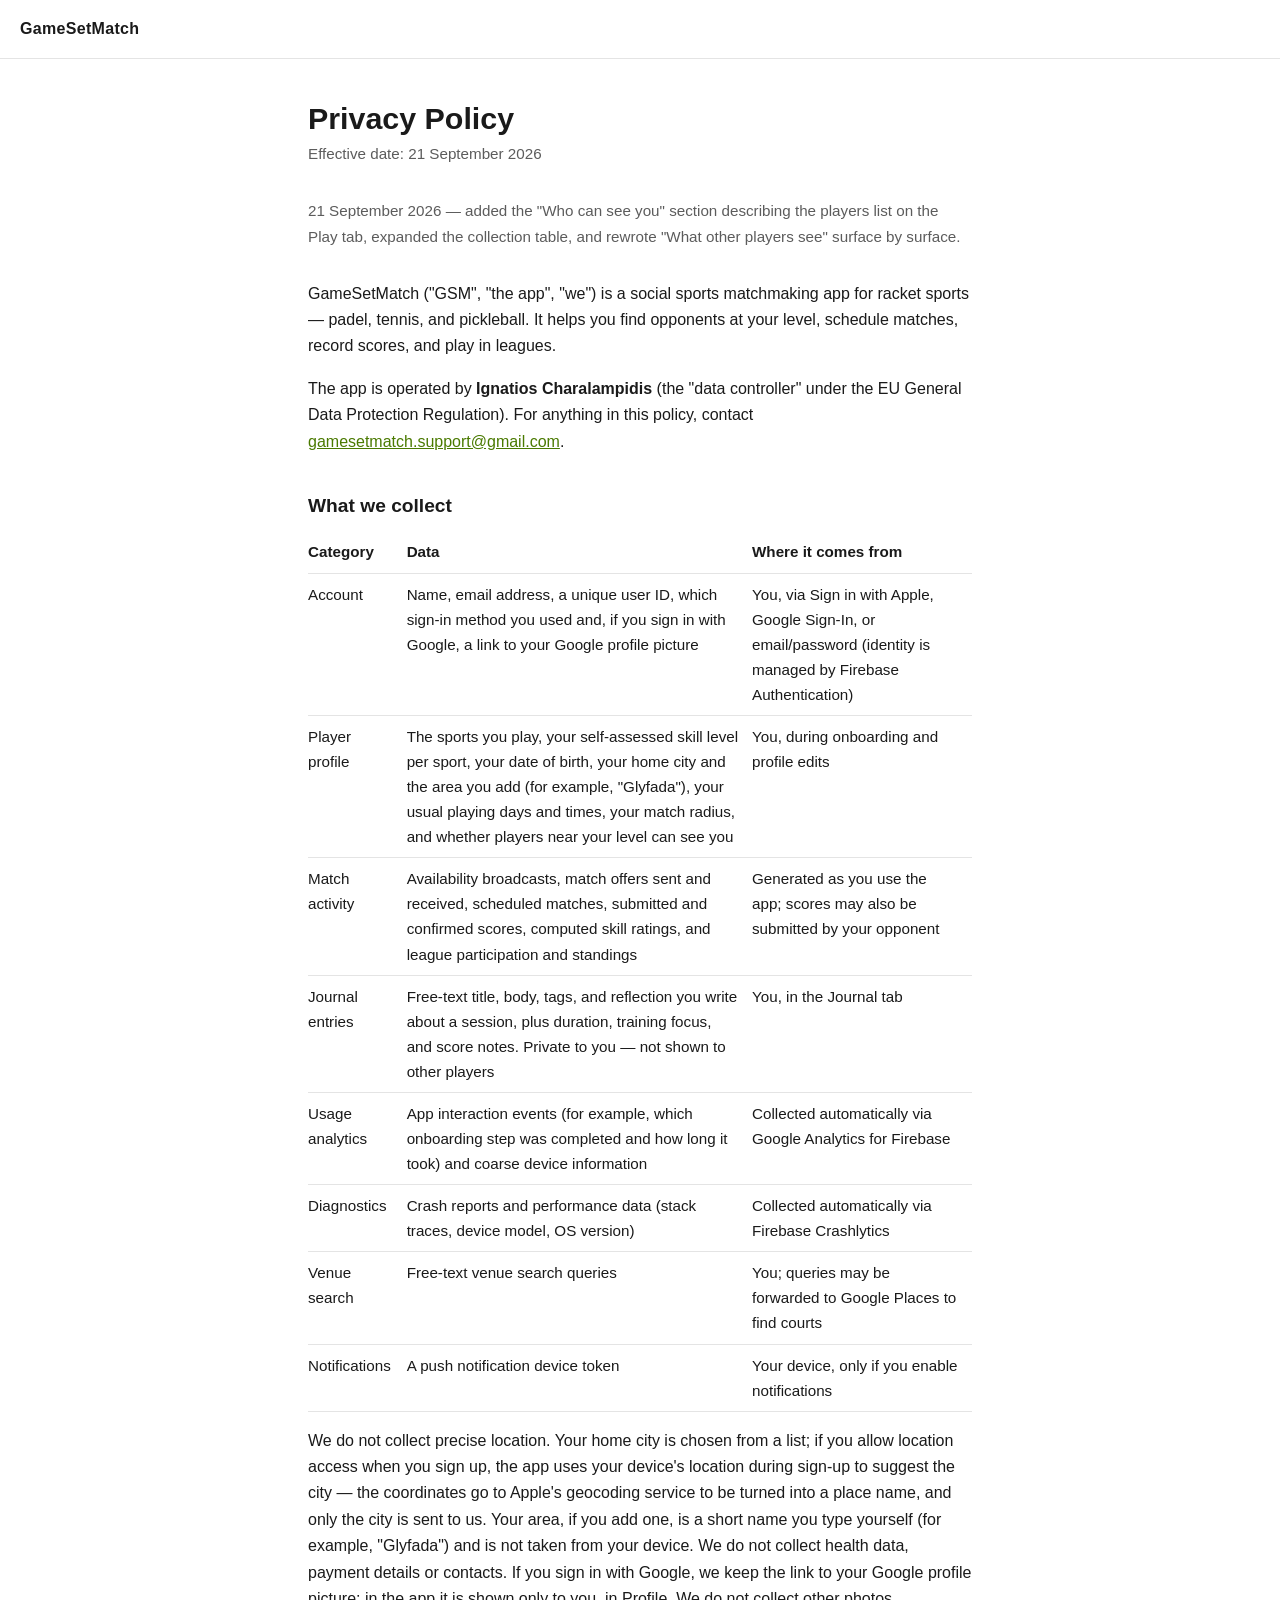
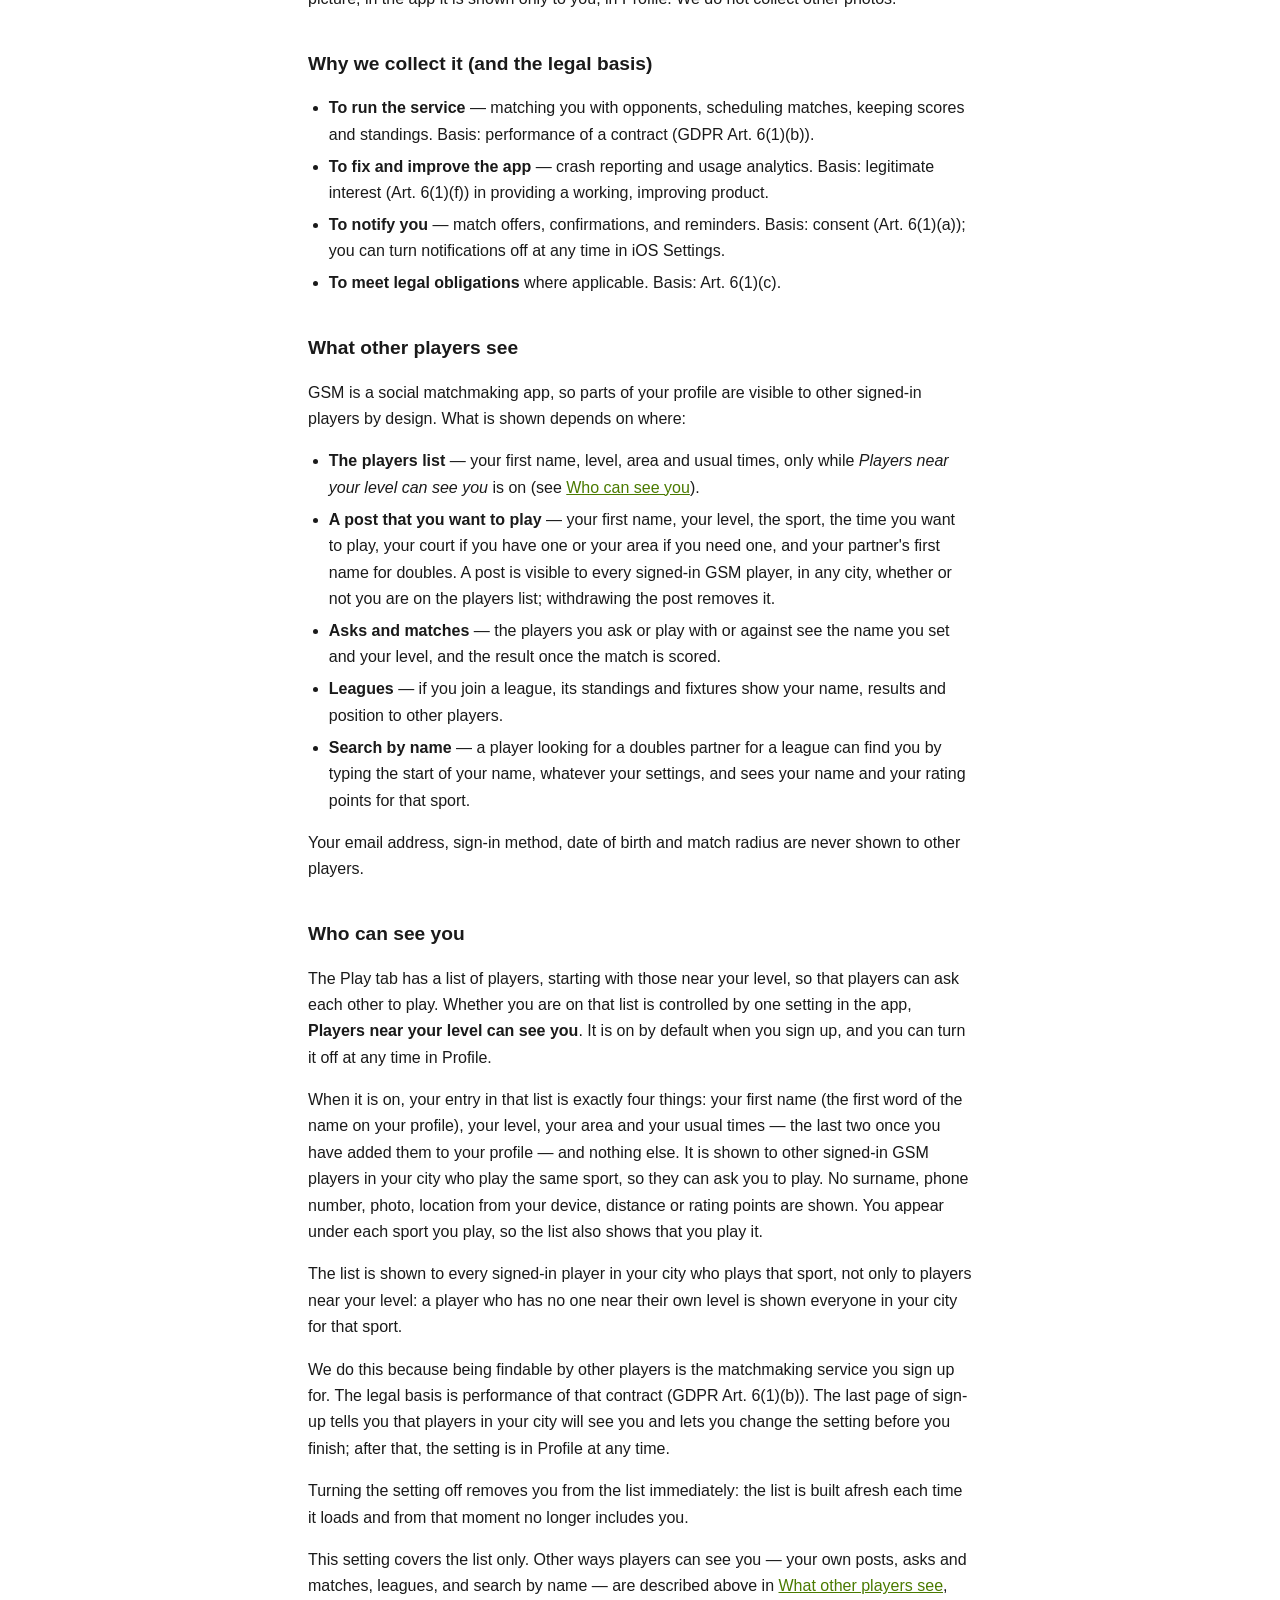
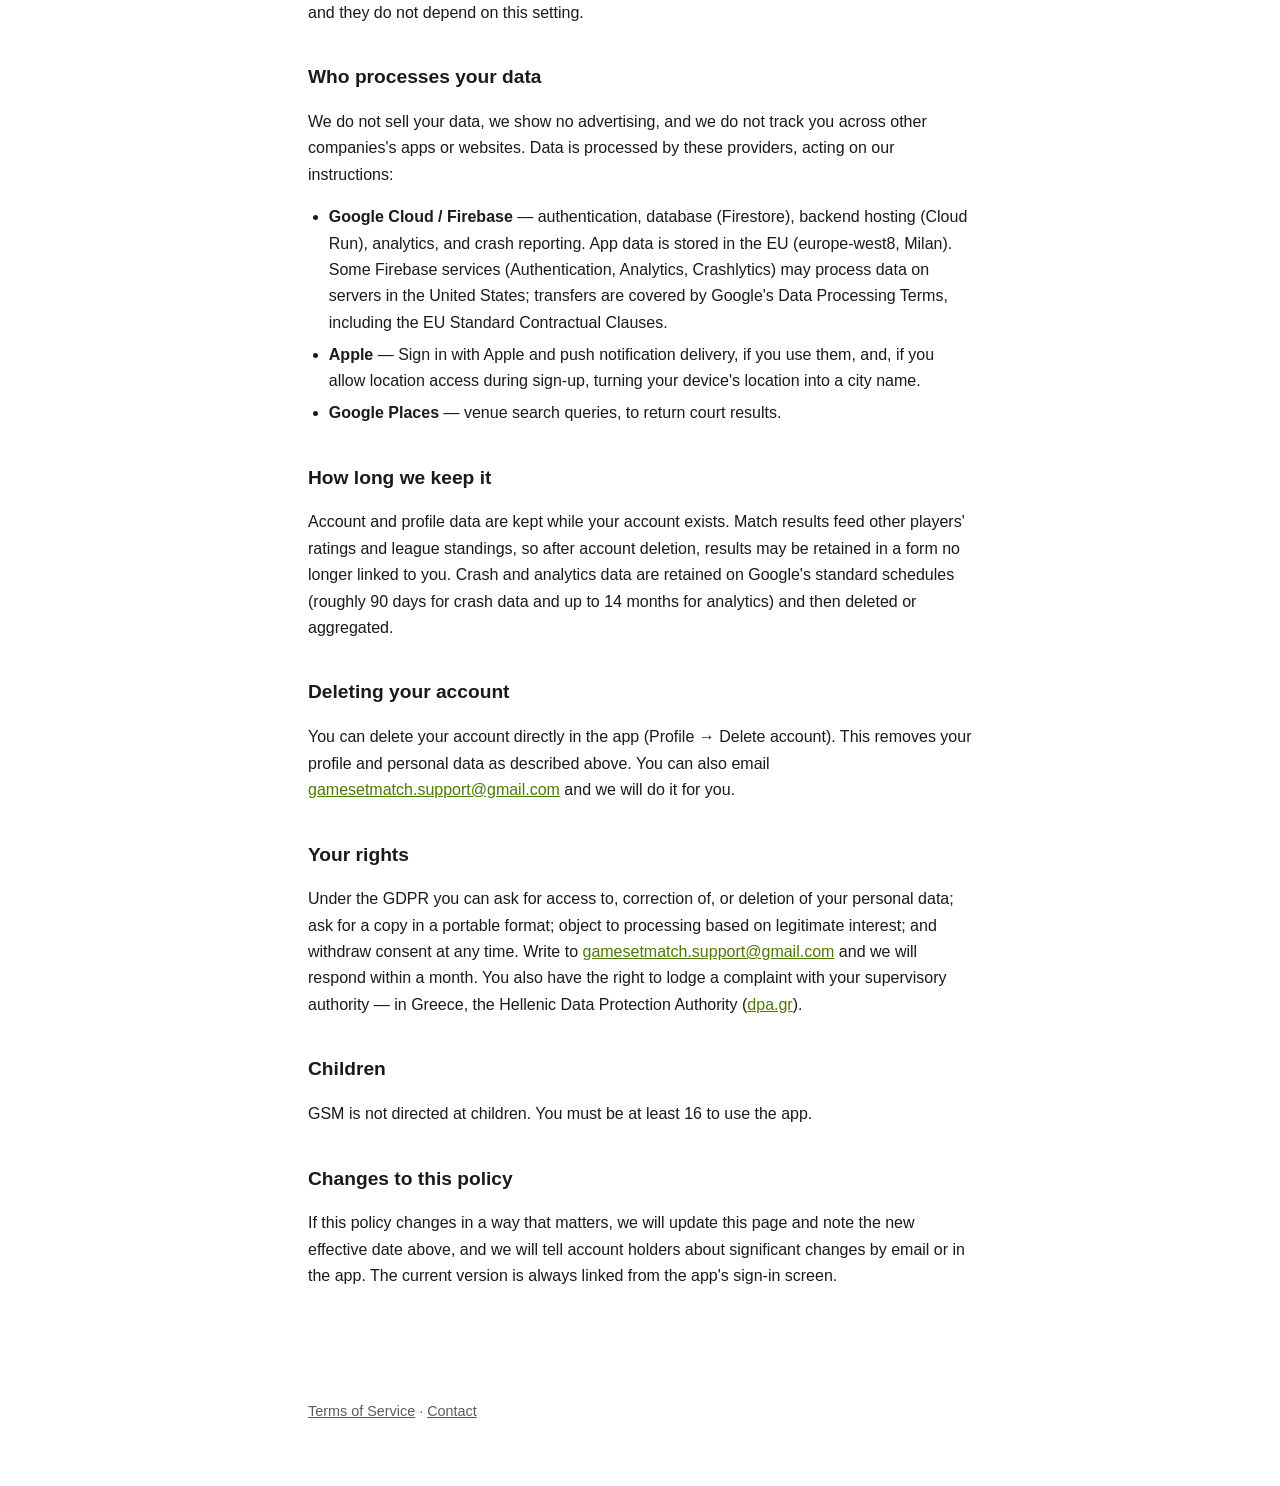
==== commit c2e08635: "Contact: gamesetmatch.support@gmail.com (gsm-ios#542) The public contact address becomes the GameSet" ====
--- a/privacy/index.html
+++ b/privacy/index.html
@@ -23,7 +23,7 @@
 <p>The app is operated by <strong>Ignatios Charalampidis</strong> (the "data
 controller" under the EU General Data Protection Regulation). For anything in
 this policy, contact
-<a href="mailto:iggy.thetatech@gmail.com">iggy.thetatech@gmail.com</a>.</p>
+<a href="mailto:gamesetmatch.support@gmail.com">gamesetmatch.support@gmail.com</a>.</p>
 
 <h2>What we collect</h2>
 <table>
@@ -179,14 +179,14 @@
 <h2>Deleting your account</h2>
 <p>You can delete your account directly in the app (Profile → Delete account).
 This removes your profile and personal data as described above. You can also
-email <a href="mailto:iggy.thetatech@gmail.com">iggy.thetatech@gmail.com</a>
+email <a href="mailto:gamesetmatch.support@gmail.com">gamesetmatch.support@gmail.com</a>
 and we will do it for you.</p>
 
 <h2>Your rights</h2>
 <p>Under the GDPR you can ask for access to, correction of, or deletion of your
 personal data; ask for a copy in a portable format; object to processing based
 on legitimate interest; and withdraw consent at any time. Write to
-<a href="mailto:iggy.thetatech@gmail.com">iggy.thetatech@gmail.com</a> and we
+<a href="mailto:gamesetmatch.support@gmail.com">gamesetmatch.support@gmail.com</a> and we
 will respond within a month. You also have the right to lodge a complaint with
 your supervisory authority — in Greece, the Hellenic Data Protection Authority
 (<a href="https://www.dpa.gr" rel="noopener">dpa.gr</a>).</p>
@@ -201,7 +201,7 @@
 linked from the app's sign-in screen.</p>
 </main>
 <footer class="site">
-  <p><a href="../terms/">Terms of Service</a> · <a href="mailto:iggy.thetatech@gmail.com">Contact</a></p>
+  <p><a href="../terms/">Terms of Service</a> · <a href="mailto:gamesetmatch.support@gmail.com">Contact</a></p>
 </footer>
 </body>
 </html>
